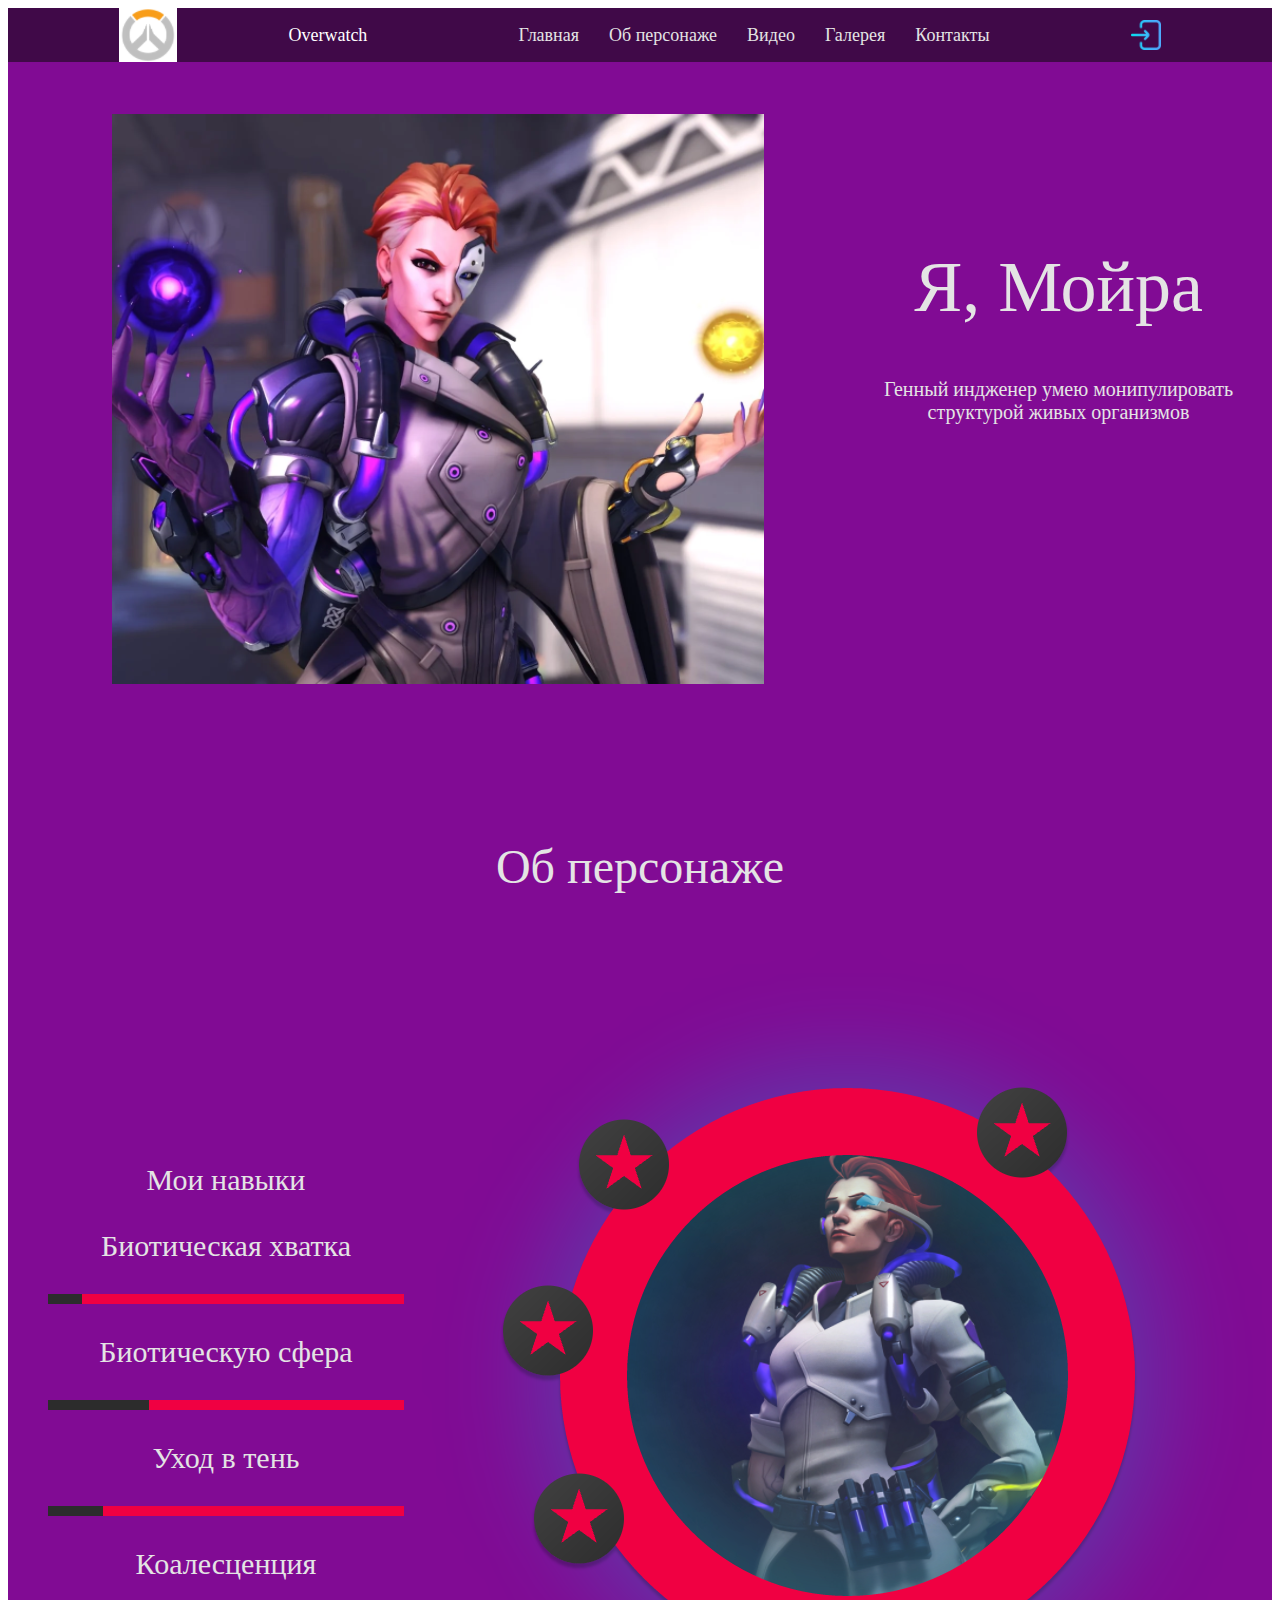
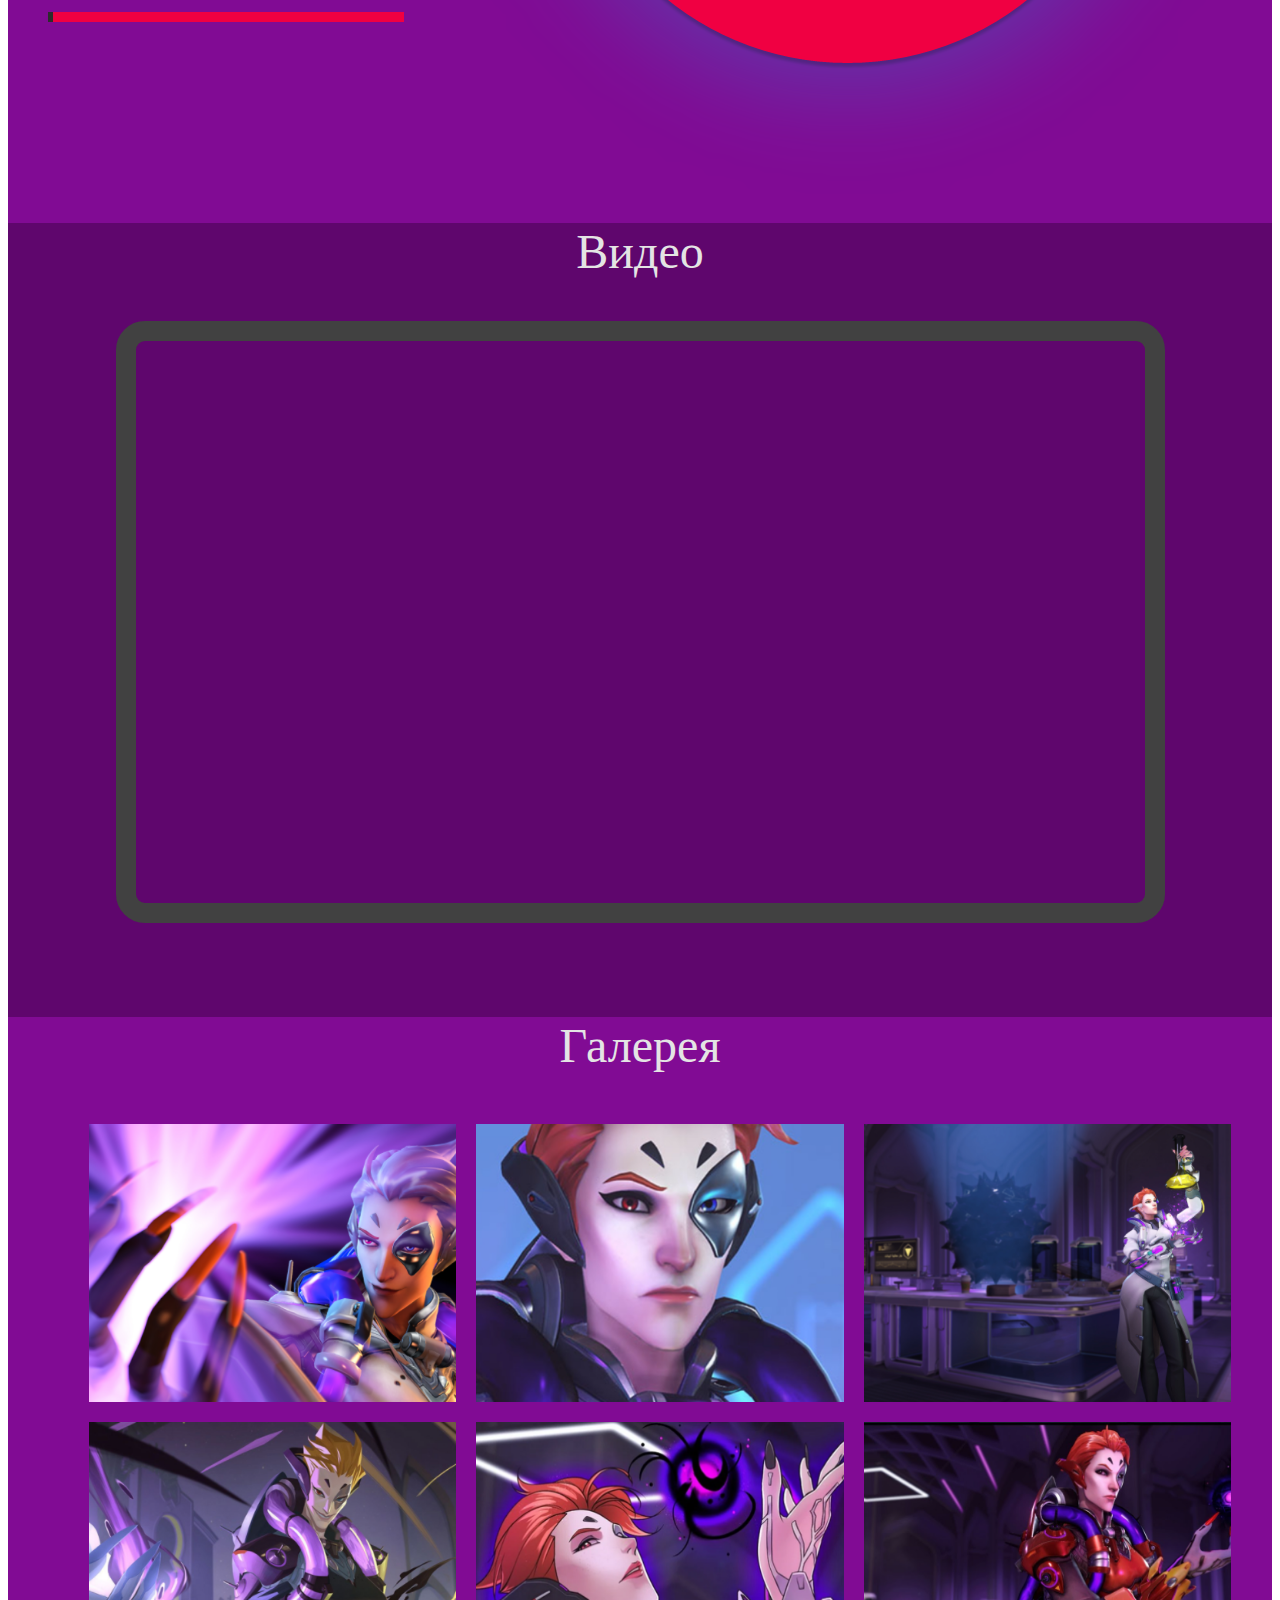
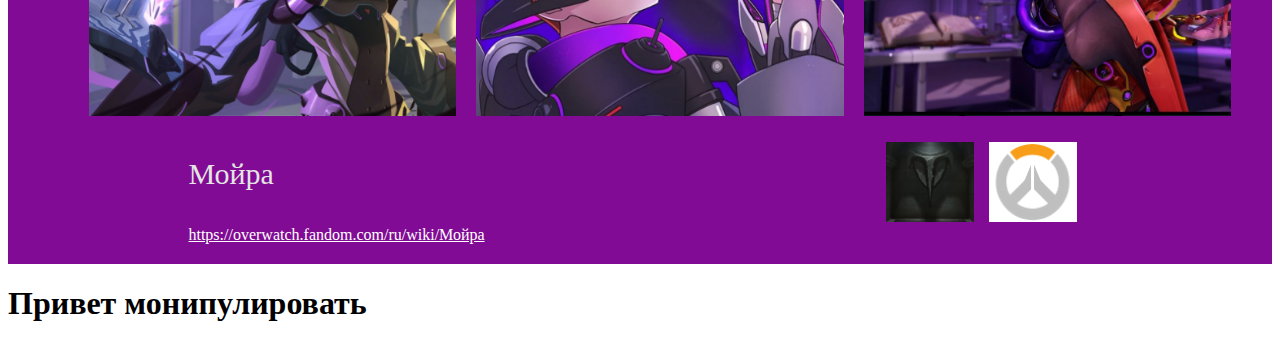
==== index.html @ 12eaed8d "add h1" ====
<!DOCTYPE html>
<html lang="ru">
<head>
    <meta charset="UTF-8">
    <meta name="viewport" content="width=device-width, initial-scale=1.0">
    <title>Главная</title>
    
    <script src="https://ajax.googleapis.com/ajax/libs/jquery/3.1.1/jquery.min.js"></script>
    <link rel="stylesheet" href="style.css">
    <link rel="stylesheet" type="text/css" href="https://wsxzaq127.github.io/style.css">
</head>
<body>
    <header class="header">
        <div class="container container__header">
            <img src="img/ico.png" alt="" class="header__logo">
            <h2 class="header__title">Overwatch</h2>
            <nav class="nav">
                <ul class="nav__list">
                    <li class="nav__item">Главная</li>
                    <li class="nav__item">Об персонаже</li>
                    <li class="nav__item">Видео</li>
                    <li class="nav__item">Галерея</li>
                    <li class="nav__item">Контакты</li>
                </ul>
            </nav>
            <img src="img/exit.png" alt="" class="header__exit">
        </div>
    </header>
    <main class="main">
        <section class="hero-block">
            <div class="container container__hero-block">
                    <img src="/img/moira.png" class="hero-block__img">
                <div class="hero-block_content">
                    <h1 class="hero-block__title">Я, Мойра</h1>
                    <p class="hero-block__text">Генный индженер умею монипулировать структурой живых организмов</p>
                </div>
            </div>
        </section>
        <section class="about">
            <div class="container container__abount">
                <h2 class="about__title">Об персонаже</h2>
            </div>
            <div class="about__progressBar">
                <div class="about__content">
                    <ul class="about__progressBar_list">
                        <h2 class="about__progressBar_title">Мои навыки</h2>
                        <li class="about__item">
                            <h3 class="about__progressBar_title">Биотическая хватка</h3>
                            <div class="about__full">
                                <div class="about__done"></div>
                            </div>
                        </li>
                        <li class="about__item">
                            <h3 class="about__progressBar_title">Биотическую сфера</h3>
                            <div class="about__full about__full_1">
                                <div class="about__done about__done_1"></div>
                            </div>
                        </li>
                        <li class="about__item">
                            <h3 class="about__progressBar_title">Уход в тень</h3>
                            <div class="about__full about__full_2">
                                <div class="about__done about__done_2"></div>
                            </div>
                        </li>
                        <li class="about__item">
                            <h3 class="about__progressBar_title">Коалесценция</h3>
                            <div class="about__full about__full_3">
                                <div class="about__done about__done_3"></div>
                            </div>
                        </li>
                    </ul>
                    <img src="/img/moira_star.png" alt="Мойра" class="about_img">
                </div>
            </div>
        </section>
        <section class="video">
            <div class="container container__video">
                <h2 class="video__title">Видео</h2>
                <iframe src="https://www.youtube.com/embed/ETljXJZIoxA?si=Ht1TW_qf8Bu7Cd3i" title="YouTube video player" frameborder="0" allow="accelerometer; autoplay; clipboard-write; encrypted-media; gyroscope; picture-in-picture; web-share" referrerpolicy="strict-origin-when-cross-origin" allowfullscreen class="video__video"></iframe>
            </div>
        </section>
        <section class="gallery">
            <div class="container container__gallery">
                <h2 class="gallery__title">Галерея</h2>
                <ul class="gallery__list">
                    <li class="gallery__item">
                        <a class="lightzoom" href="/img/galleri_1.png">
                            <img src="/img/galleri_1.png" alt="galleri_1" class="gallery__img">
                        </a>
                    </li>
                    <li class="gallery__item">
                        <a class="lightzoom" href="/img/galleri_2.png">
                            <img src="/img/galleri_2.png" alt="galleri_2" class="gallery__img">
                        </a>
                    </li>
                    <li class="gallery__item">
                        <a class="lightzoom" href="/img/galleri_3.png">
                            <img src="/img/galleri_3.png" alt="galleri_3" class="gallery__img">
                        </a>
                    </li>
                    <li class="gallery__item">
                        <a class="lightzoom" href="/img/galleri_4.png">
                            <img src="/img/galleri_4.png" alt="galleri_4" class="gallery__img">
                        </a>
                    </li>
                    <li class="gallery__item">
                        <a class="lightzoom" href="/img/galleri_5.png">
                            <img src="/img/galleri_5.png" alt="galleri_5" class="gallery__img">
                        </a>
                    </li>
                    <li class="gallery__item">
                        <a class="lightzoom" href="/img/galleri_6.png">
                            <img src="/img/galleri_6.png" alt="galleri_6" class="gallery__img">
                        </a>
                    </li>
                </ul>
            </div>
        </section>
        <footer class="footer">
            <div class="container container__footer">
                <div class="footer__content">
                    <h3 class="footer__title">Мойра</h2>
                    <a class="footer__text_1" href="https://overwatch.fandom.com/ru/wiki/Мойра">
                        <p class="footer__text">https://overwatch.fandom.com/ru/wiki/Мойра</p>
                    </a>
                    </div>
                    <ul class="footer__list">
                        <li class="footer__item">
                            <a class="footer__link" href="https://overwiki.ru/Коготь">
                                    <img src="/img/3F3F3F..png" class="footer__img">
                                </a>
                            </li>
                            <li class="footer__item">
                            <a class="footer__link" href="https://eu.shop.battle.net/ru-ru/product/overwatch">
                                <img src="/img/ico_2.png" class="footer__img">
                            </a>
                        </li>
                    </ul>
            </div>
        </footer>
    </main>
    <script type="text/javascript" src="https://wsxzaq127.github.io/lightzoom.js"></script>
    <script type="text/javascript">
        jQuery('.lightzoom').lightzoom({speed: 400, viewTitle: true, isOverlayClickClosing: true});
    </script>
    <h1>Привет монипулировать</h1>
</body>
</html>
---- style.css ----
.header{
    background-color:rgb(64, 09, 72);
}
.header__title{
    color: rgb(255, 255, 255);
    font-family: Bitter;
    font-size: 18px;
    font-weight: 400;
    line-height: 22px;
    letter-spacing: 0%;
    text-align: center;
}
.nav__list{
    display: flex;
    list-style: none;
}
.nav__item{
    color: rgb(228, 228, 228);
    font-family: Bitter;
    font-size: 18px;
    font-weight: 400;
    line-height: 22px;
    letter-spacing: 0%;
    text-align: center;
    margin-right: 30px;
}
.container__header{
    display: flex;
    justify-content: space-evenly;
    align-items: center;
}
.hero-block__title{
    color: rgb(228, 228, 228);
    font-family: Bitter;
    font-size: 72px;
    font-weight: 400;
    line-height: 86px;
    letter-spacing: 0%;
    text-align: center;
    margin-top: 182px;
}
.hero-block{
    background: rgb(129, 11, 148);
}
.hero-block__text{
    color: rgb(228, 228, 228);
    font-family: Roboto;
    font-size: 20px;
    font-weight: 400;
    line-height: 23px;
    letter-spacing: 0%;
    text-align: center;

}
.hero-block__img{
    margin-top: 52px;
    margin-left: 104px;
    margin-right: 81px;
    margin-bottom: 84px;
}
.container__hero-block{
    display: flex;
}
.about {
    background: rgb(129, 11, 148);
}
.about__title {
    color: rgb(228, 228, 228);
    font-family: Bitter;
    font-size: 48px;
    font-weight: 400;
    line-height: 58px;
    letter-spacing: 0%;
    text-align: center;
    margin-top: 0px;
    padding-top: 70px;
}
.about__progressBar_title {
    color: rgb(228, 228, 228);
    font-family: Bitter;
    font-size: 30px;
    font-weight: 400;
    line-height: 36px;
    letter-spacing: 0%;
    text-align: center;
    list-style: none;
}
.about__full {
    width: 356px;
    height: 10px;
    background: rgb(240, 0, 66);
}
.about__done {
    width: 34px;
    height: 10px;
    background: rgb(44, 44, 44);
}
.about__full_1 {
    width: 356px;
    height: 10px;
    background: rgb(240, 0, 66);
}
.about__done_1 {
    width: 101px;
    height: 10px;
    background: rgb(44, 44, 44);
}
.about__full_2 {
    width: 356px;
    height: 10px;
    background: rgb(240, 0, 66);
}
.about__done_2 {
    width: 55px;
    height: 10px;
    background: rgb(44, 44, 44);
}
.about__full_3 {
    width: 356px;
    height: 10px;
    background: rgb(240, 0, 66);
}
.about__done_3 {
    width: 5px;
    height: 10px;
    background: rgb(44, 44, 44);
}
.about__content {
    display: flex;
    justify-content: space-around;
    align-items: center;
}
.about__progressBar_list {
    list-style: none;
}
.video__title {
    color: rgb(228, 228, 228);
    font-family: Bitter;
    font-size: 48px;
    font-weight: 400;
    line-height: 58px;
    letter-spacing: 0%;
    text-align: center;
    margin-top: 0px;
}
.video {
    background: rgb(95, 6, 109);

}
.video__video {
    width: 1009px;
    height: 562px;
    border: 20px solid rgb(65, 65, 65);
    border-radius: 29px;
    margin-bottom: 94px;
}
.container__video {
    display: flex;
    justify-content: center;
    align-items: center;
    flex-direction: column;
}
.gallery__item {
    width: 30%;
    list-style: none;
    margin: 10px;
}
.gallery__img {
    width: 100%;
    height: 100%;
}
.container__gallery {
    background: rgb(129, 11, 148)
}
.gallery__list {
    margin-top: 0px;
    margin-bottom: 0px;
    display: flex;
    flex-wrap: wrap;
    justify-content: center;
}
.gallery__title {
    color: rgb(228, 228, 228);
    font-family: Bitter;
    font-size: 48px;
    font-weight: 400;
    line-height: 58px;
    letter-spacing: 0%;
    text-align: center;
    margin-top: 0px;
}
.footer__title {
    color: rgb(228, 228, 228);
    font-family: Bitter;
    font-size: 30px;
    font-weight: 400;
    line-height: 36px;
    letter-spacing: 0%;
    text-align: left;
}
.footer {
    background: rgb(129, 11, 148);
}
.footer__list {
    display: flex;
    list-style: none;
}
.footer__text {
    color: rgb(255, 255, 255);
    font-family: Bitter;
    font-size: 16px;
    font-weight: 400;
    line-height: 164.06%;
    letter-spacing: 0%;
    text-align: left;
    text-decoration-line: underline;
}
.container__footer {
    display: flex;
    justify-content: space-around;
}
.footer__img {
    margin-right: 15px;
    transition: 1s;
}
.footer__img:hover {
    border-radius: 30px;
}
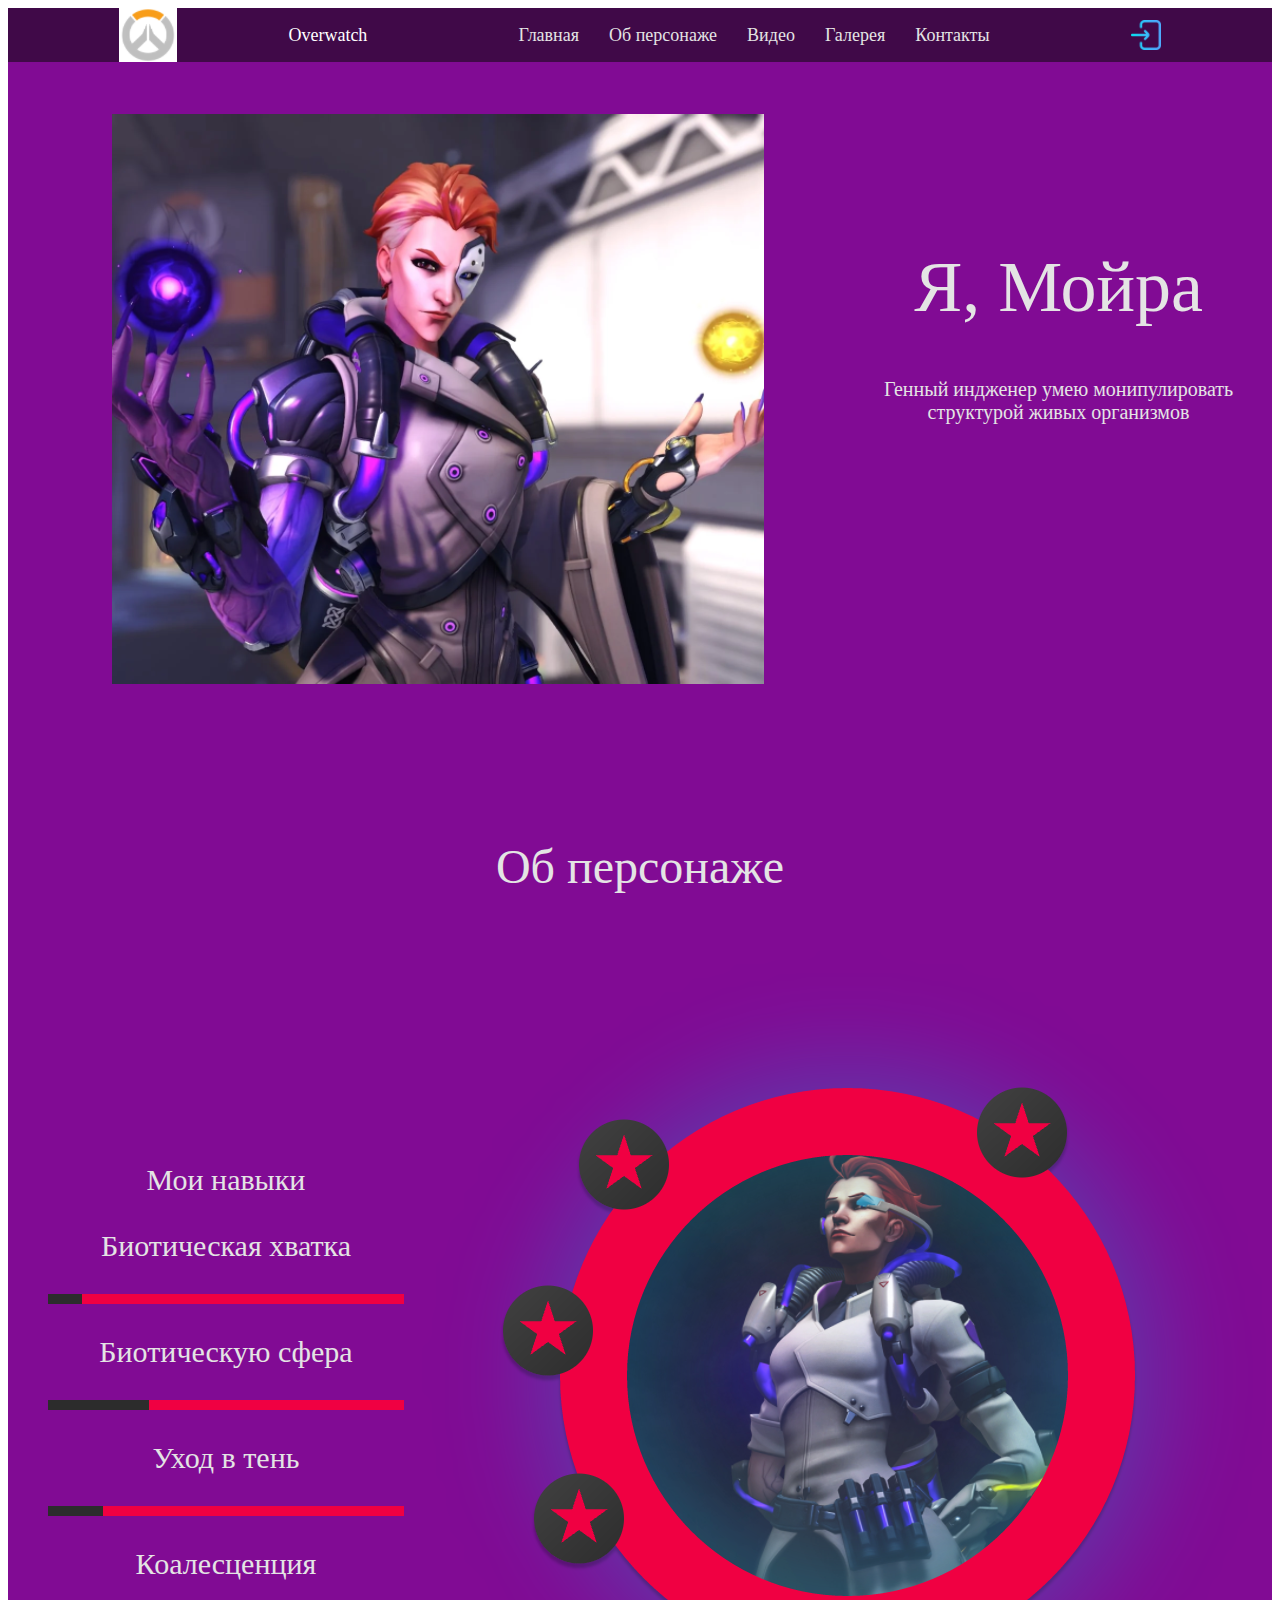
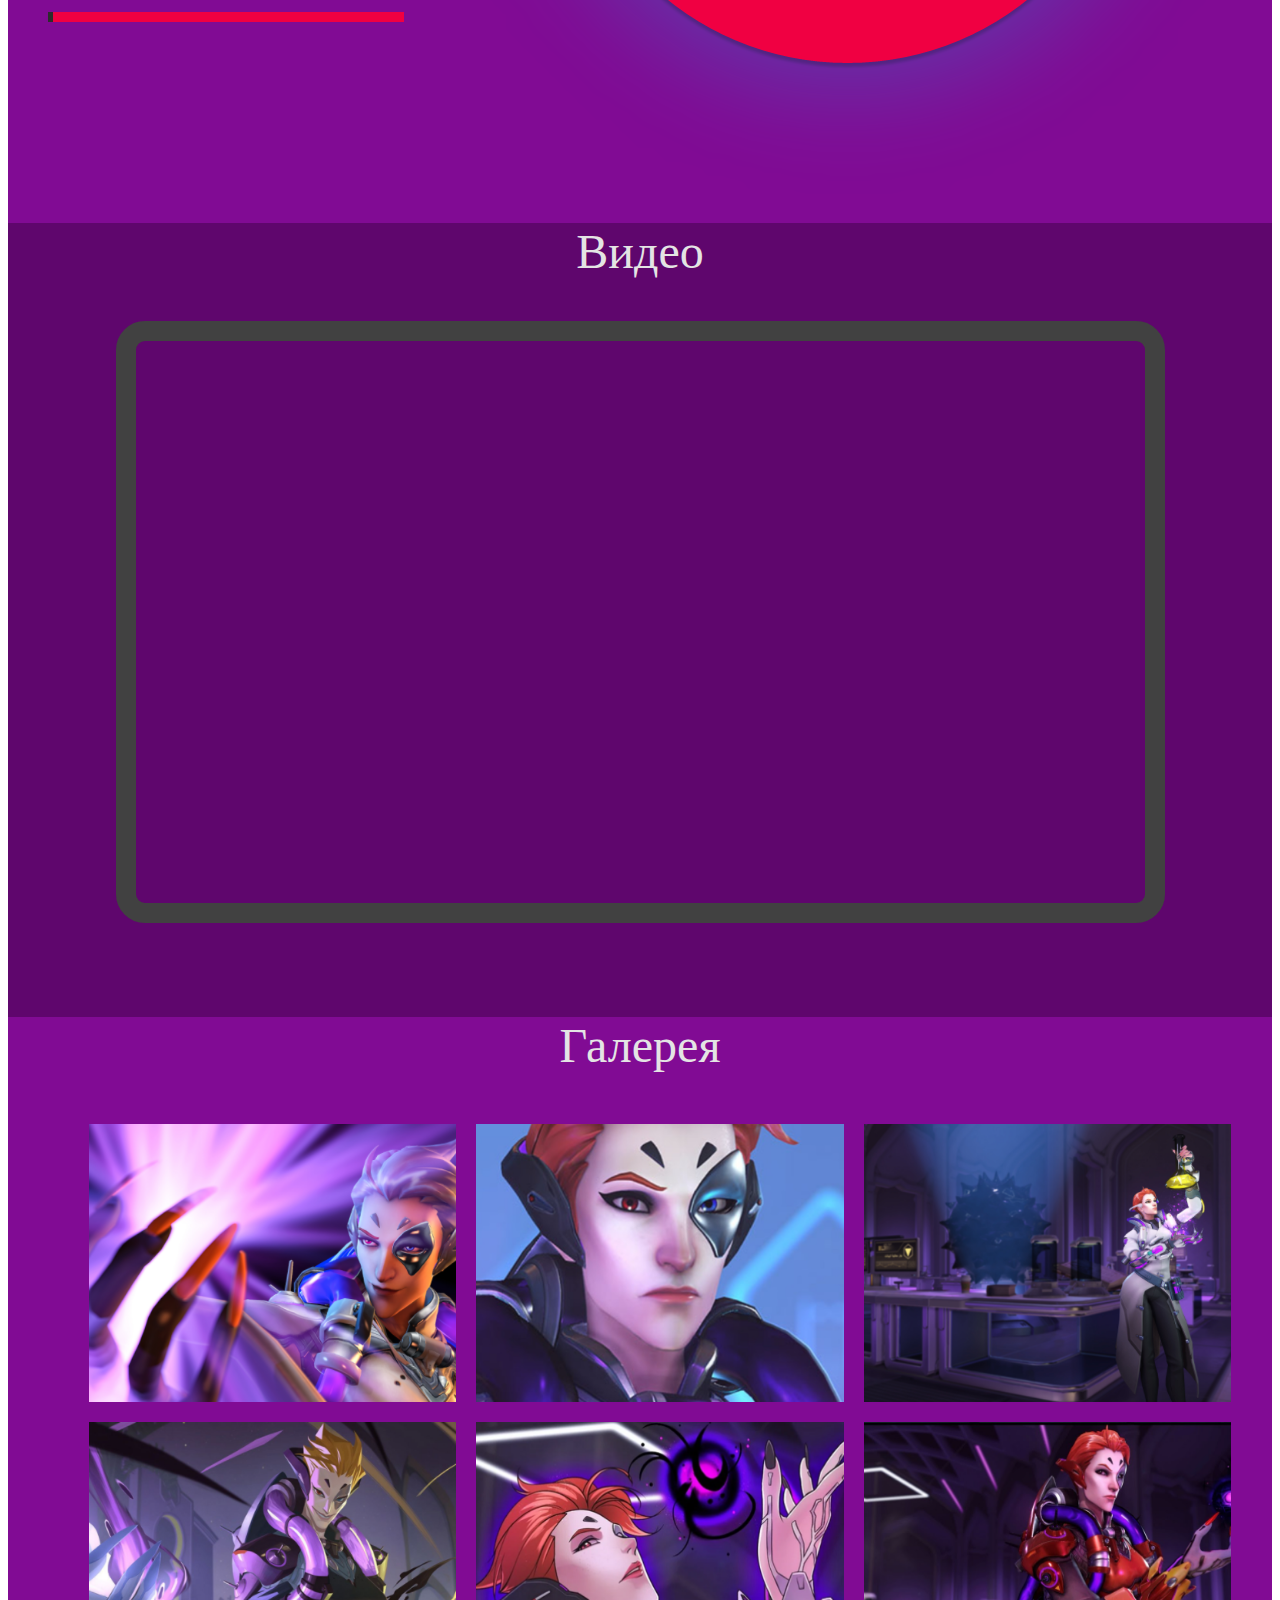
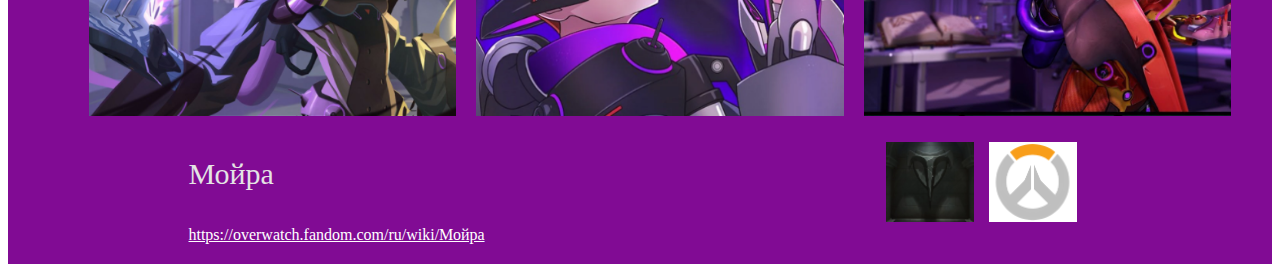
==== commit 24bc0430: "Add files via upload" ====
--- a/index.html
+++ b/index.html
@@ -143,6 +143,5 @@
     <script type="text/javascript">
         jQuery('.lightzoom').lightzoom({speed: 400, viewTitle: true, isOverlayClickClosing: true});
     </script>
-    <h1>Привет монипулировать</h1>
 </body>
 </html>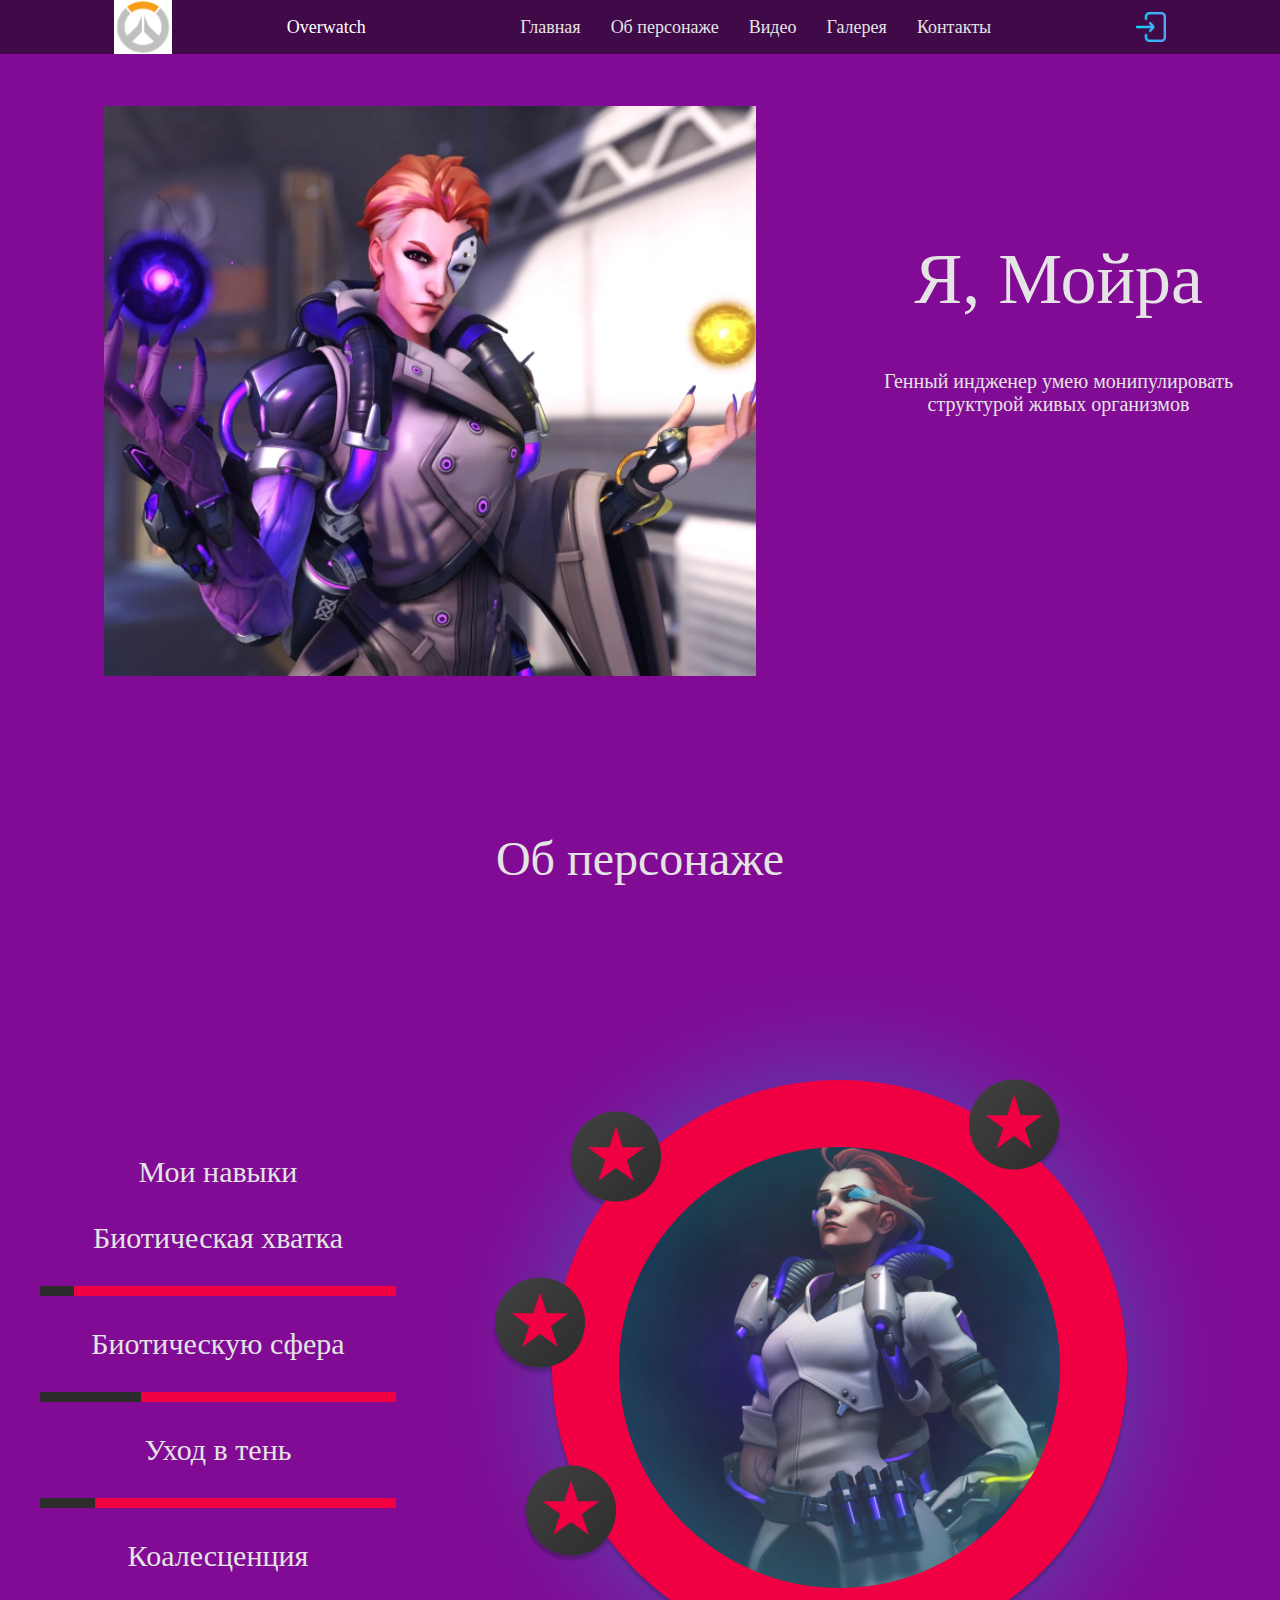
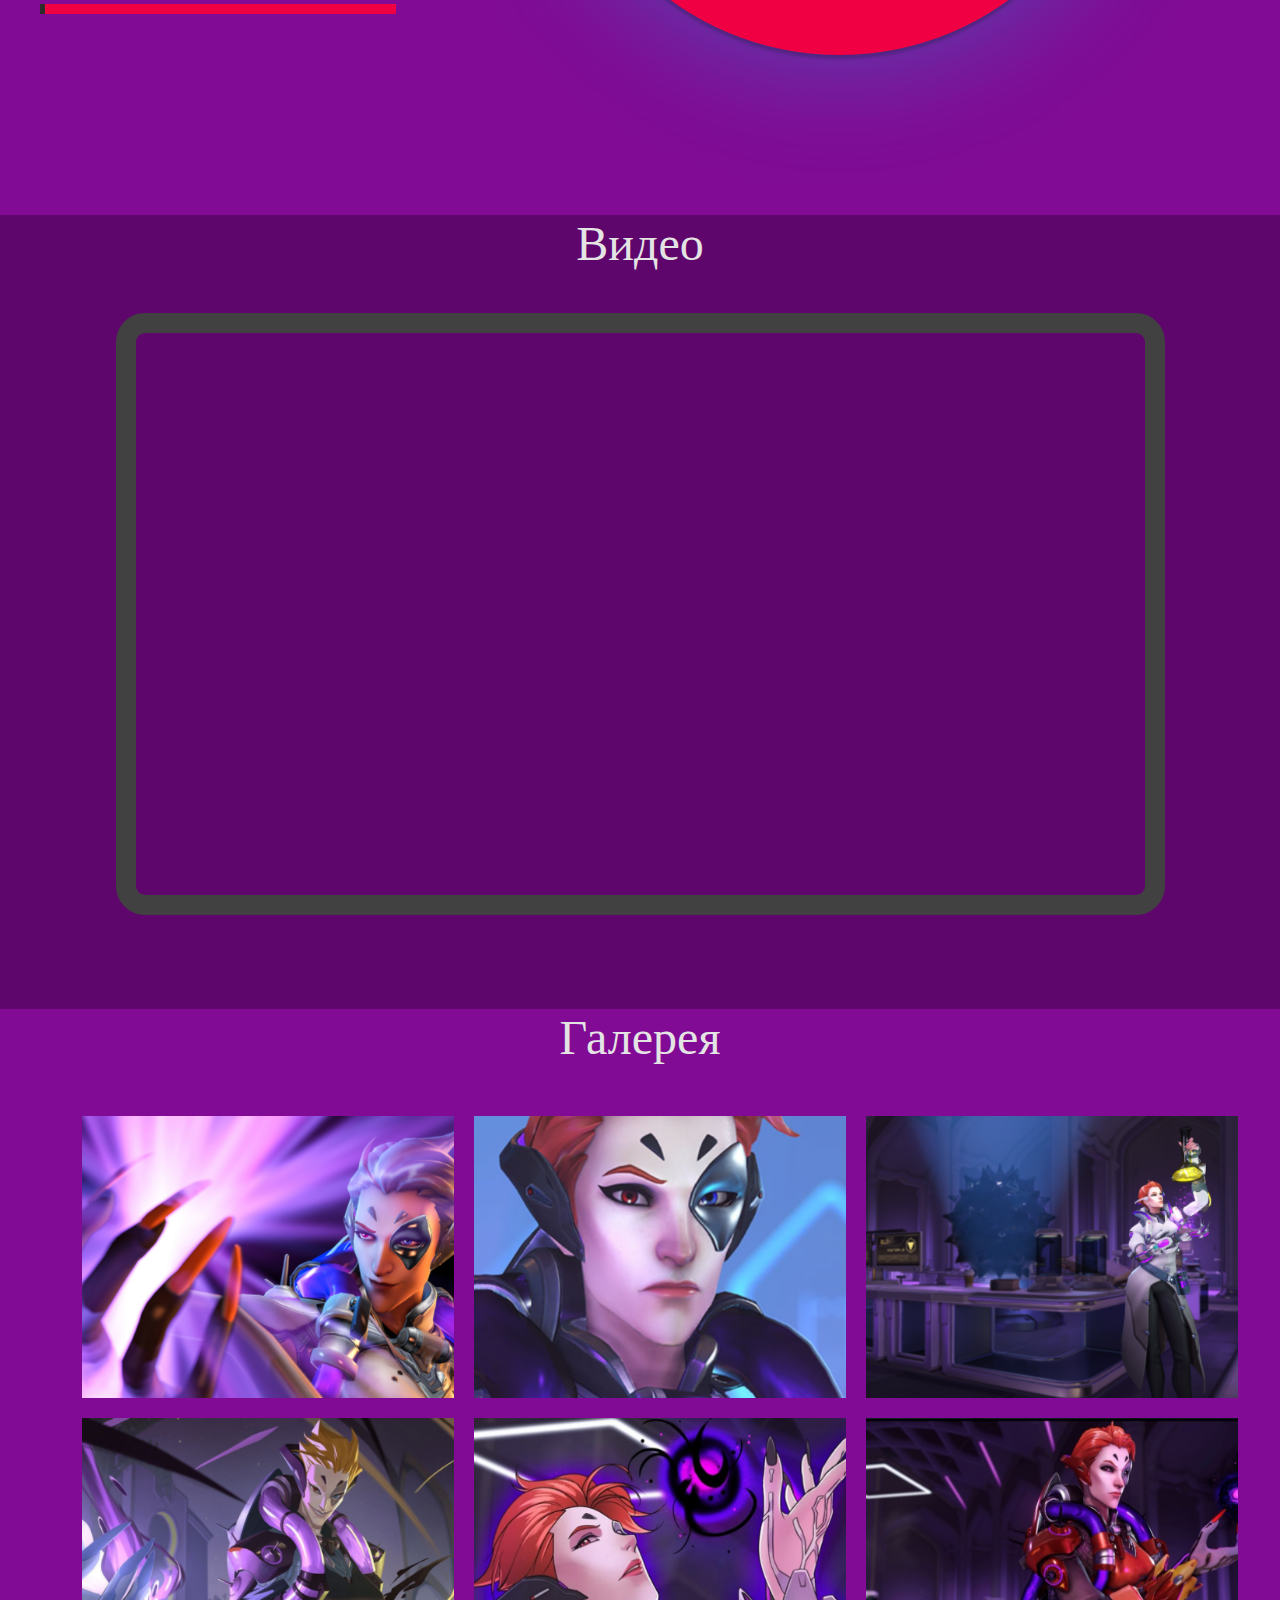
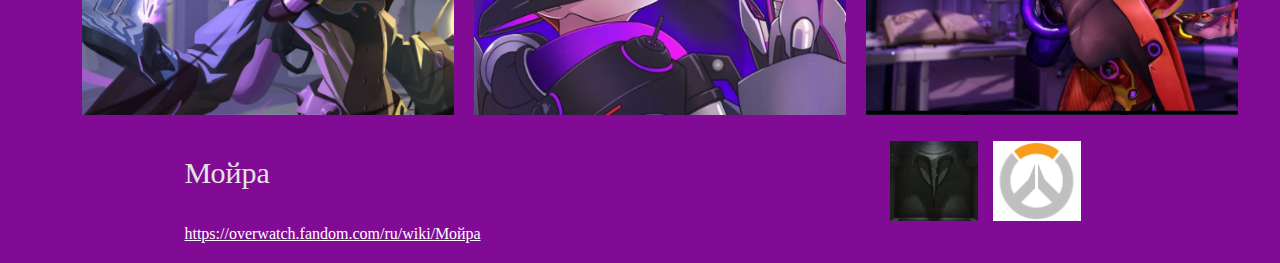
==== commit 7de35ea0: "Add files via upload" ====
--- a/index.html
+++ b/index.html
@@ -8,6 +8,7 @@
     <script src="https://ajax.googleapis.com/ajax/libs/jquery/3.1.1/jquery.min.js"></script>
     <link rel="stylesheet" href="style.css">
     <link rel="stylesheet" type="text/css" href="https://wsxzaq127.github.io/style.css">
+    <link rel="stylesheet" href="adaptive.css">
 </head>
 <body>
     <header class="header">
@@ -29,7 +30,7 @@
     <main class="main">
         <section class="hero-block">
             <div class="container container__hero-block">
-                    <img src="/img/moira.png" class="hero-block__img">
+                    <img src="img/moira.png" class="hero-block__img">
                 <div class="hero-block_content">
                     <h1 class="hero-block__title">Я, Мойра</h1>
                     <p class="hero-block__text">Генный индженер умею монипулировать структурой живых организмов</p>
@@ -69,7 +70,7 @@
                             </div>
                         </li>
                     </ul>
-                    <img src="/img/moira_star.png" alt="Мойра" class="about_img">
+                    <img src="img/moira_star.png" alt="Мойра" class="about_img">
                 </div>
             </div>
         </section>
@@ -84,33 +85,33 @@
                 <h2 class="gallery__title">Галерея</h2>
                 <ul class="gallery__list">
                     <li class="gallery__item">
-                        <a class="lightzoom" href="/img/galleri_1.png">
-                            <img src="/img/galleri_1.png" alt="galleri_1" class="gallery__img">
+                        <a class="lightzoom" href="img/galleri_1.png">
+                            <img src="img/galleri_1.png" alt="galleri_1" class="gallery__img">
                         </a>
                     </li>
                     <li class="gallery__item">
-                        <a class="lightzoom" href="/img/galleri_2.png">
-                            <img src="/img/galleri_2.png" alt="galleri_2" class="gallery__img">
+                        <a class="lightzoom" href="img/galleri_2.png">
+                            <img src="img/galleri_2.png" alt="galleri_2" class="gallery__img">
                         </a>
                     </li>
                     <li class="gallery__item">
-                        <a class="lightzoom" href="/img/galleri_3.png">
-                            <img src="/img/galleri_3.png" alt="galleri_3" class="gallery__img">
+                        <a class="lightzoom" href="img/galleri_3.png">
+                            <img src="img/galleri_3.png" alt="galleri_3" class="gallery__img">
                         </a>
                     </li>
                     <li class="gallery__item">
-                        <a class="lightzoom" href="/img/galleri_4.png">
-                            <img src="/img/galleri_4.png" alt="galleri_4" class="gallery__img">
+                        <a class="lightzoom" href="img/galleri_4.png">
+                            <img src="img/galleri_4.png" alt="galleri_4" class="gallery__img">
                         </a>
                     </li>
                     <li class="gallery__item">
-                        <a class="lightzoom" href="/img/galleri_5.png">
-                            <img src="/img/galleri_5.png" alt="galleri_5" class="gallery__img">
+                        <a class="lightzoom" href="img/galleri_5.png">
+                            <img src="img/galleri_5.png" alt="galleri_5" class="gallery__img">
                         </a>
                     </li>
                     <li class="gallery__item">
-                        <a class="lightzoom" href="/img/galleri_6.png">
-                            <img src="/img/galleri_6.png" alt="galleri_6" class="gallery__img">
+                        <a class="lightzoom" href="img/galleri_6.png">
+                            <img src="img/galleri_6.png" alt="galleri_6" class="gallery__img">
                         </a>
                     </li>
                 </ul>
@@ -127,12 +128,12 @@
                     <ul class="footer__list">
                         <li class="footer__item">
                             <a class="footer__link" href="https://overwiki.ru/Коготь">
-                                    <img src="/img/3F3F3F..png" class="footer__img">
+                                    <img src="img/3F3F3F..png" class="footer__img">
                                 </a>
                             </li>
                             <li class="footer__item">
                             <a class="footer__link" href="https://eu.shop.battle.net/ru-ru/product/overwatch">
-                                <img src="/img/ico_2.png" class="footer__img">
+                                <img src="img/ico_2.png" class="footer__img">
                             </a>
                         </li>
                     </ul>
--- a/style.css
+++ b/style.css
@@ -1,5 +1,11 @@
 .header{
     background-color:rgb(64, 09, 72);
+}
+body {
+    margin: 0px;
+}
+.main {
+    width: auto;
 }
 .header__title{
     color: rgb(255, 255, 255);
--- a/adaptive.css
+++ b/adaptive.css
@@ -0,0 +1,29 @@
+@media only screen and (max-width: 1200px) {
+    html {
+        width: 1400px;
+}
+}
+
+@media only screen and (max-width: 995px) {
+    html {
+        width: 1400px;
+}
+}
+
+@media only screen and (max-width: 770px) {
+    html {
+        width: 1400px;
+}
+}
+
+@media only screen and (max-width: 480px) {
+    html {
+        width: 1400px;
+}
+}
+
+@media only screen and (max-width: 320px) {
+    html {
+        width: 1400px;
+}
+}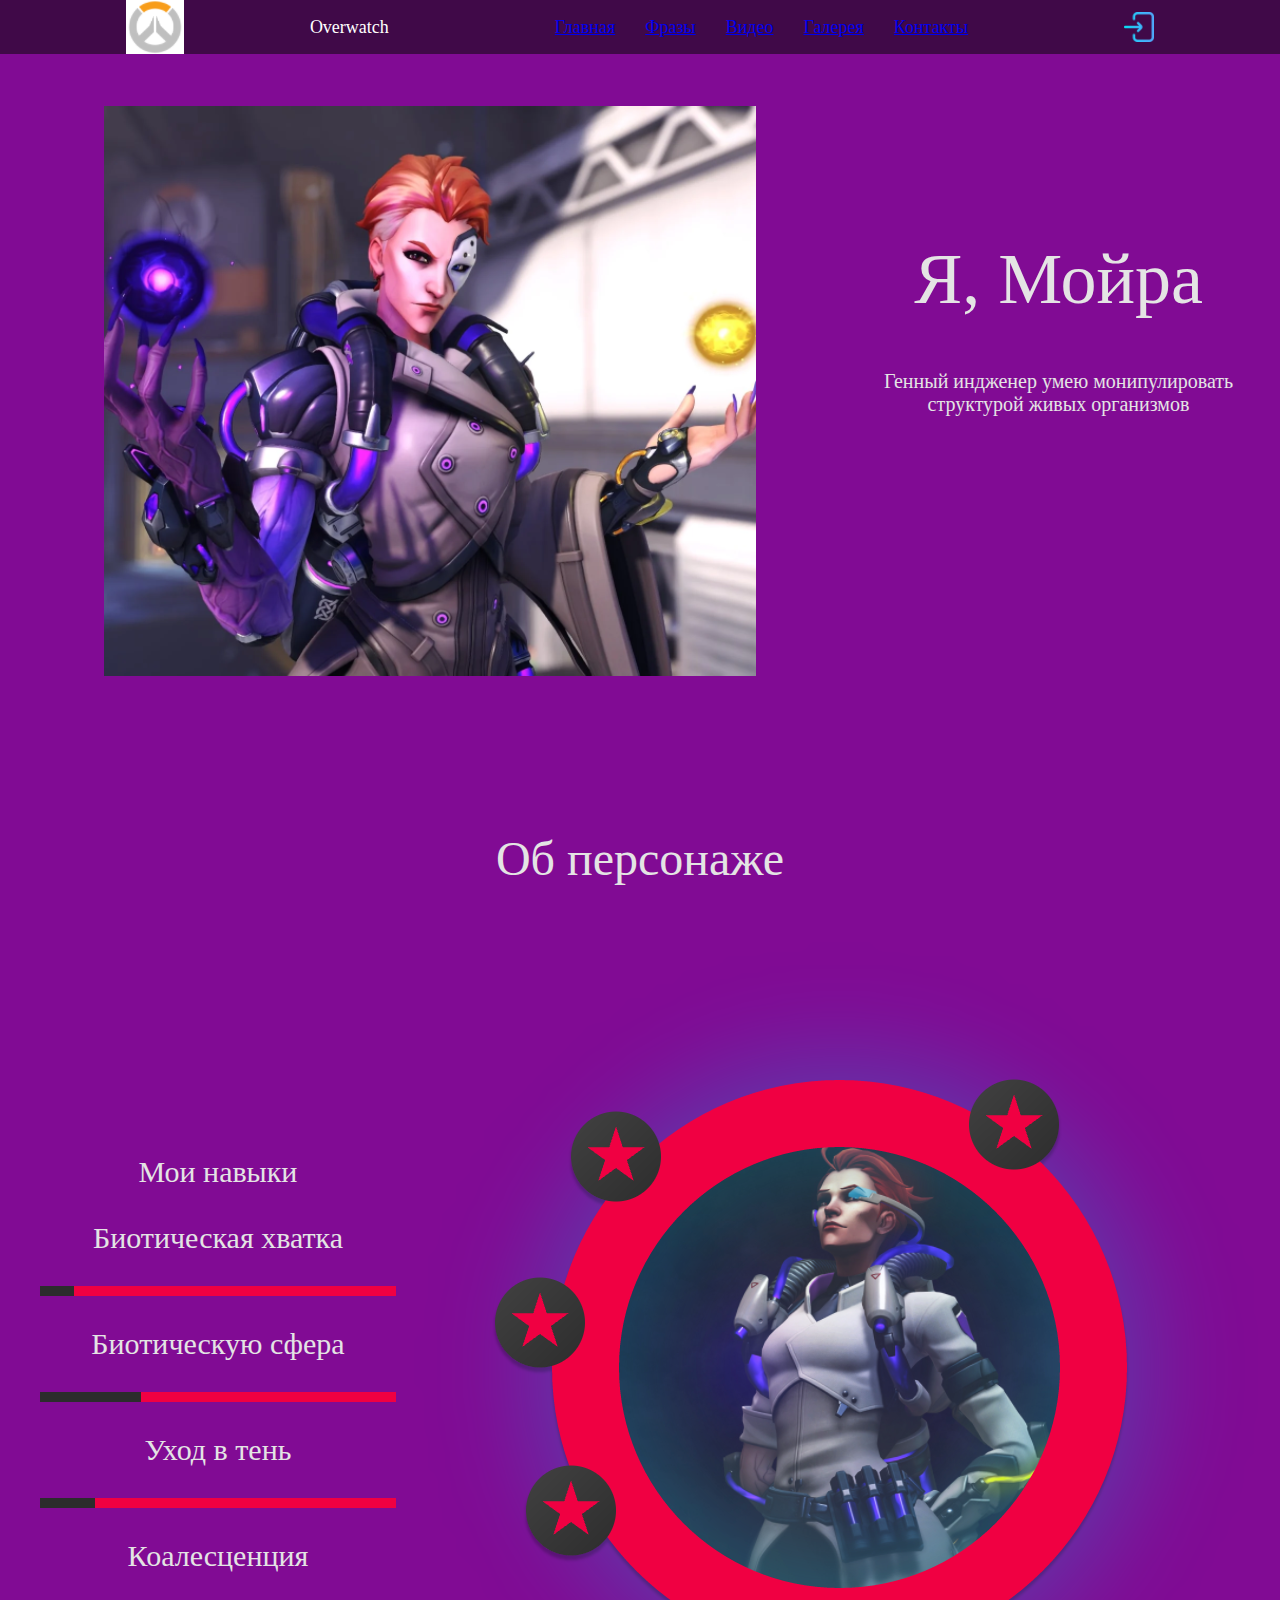
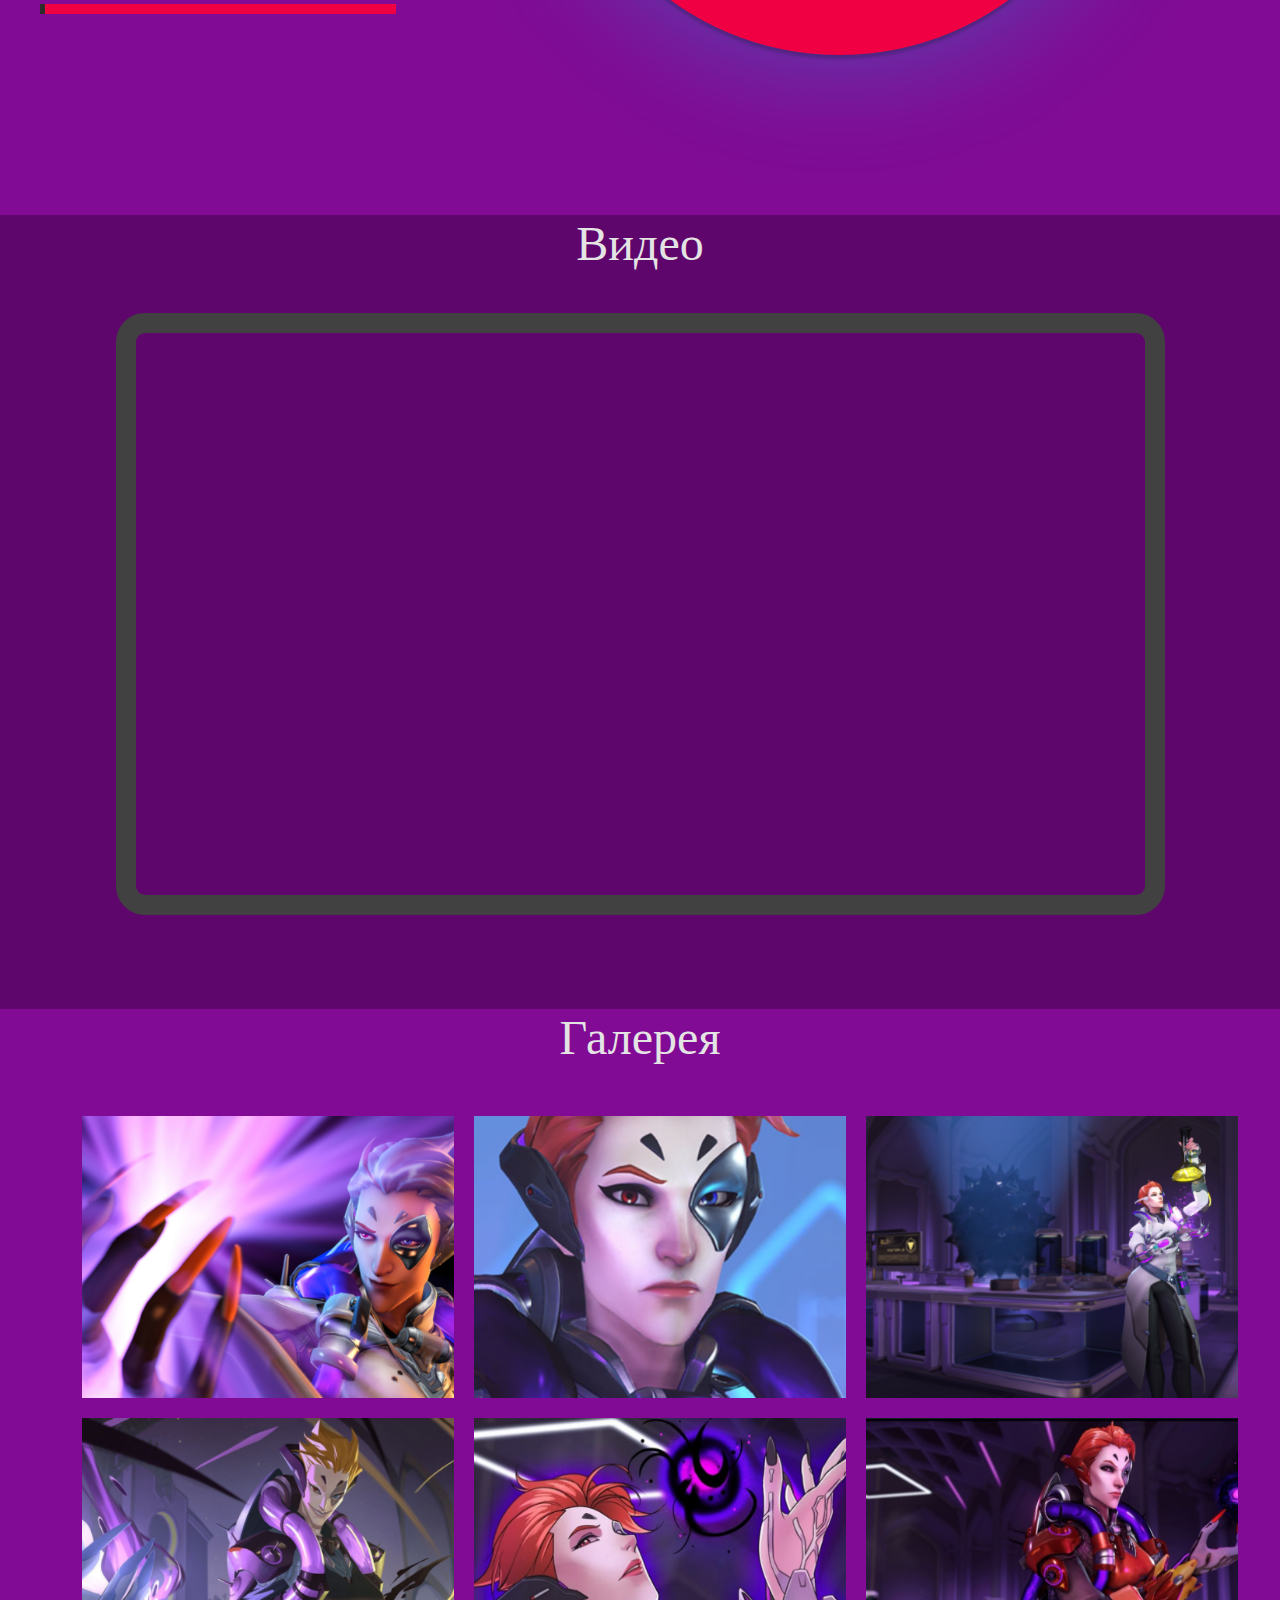
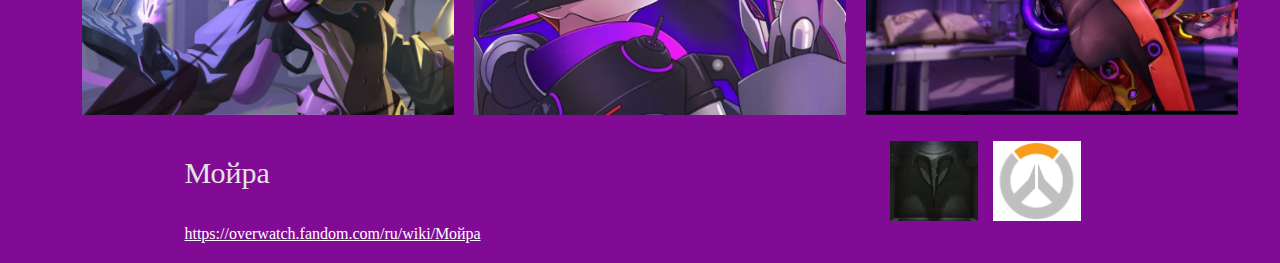
==== commit 6523b0e8: "aaa" ====
--- a/index.html
+++ b/index.html
@@ -9,6 +9,7 @@
     <link rel="stylesheet" href="style.css">
     <link rel="stylesheet" type="text/css" href="https://wsxzaq127.github.io/style.css">
     <link rel="stylesheet" href="adaptive.css">
+    <link rel="shortcut icon" type="image/png" href="/img/ico.png">
 </head>
 <body>
     <header class="header">
@@ -17,11 +18,11 @@
             <h2 class="header__title">Overwatch</h2>
             <nav class="nav">
                 <ul class="nav__list">
-                    <li class="nav__item">Главная</li>
-                    <li class="nav__item">Об персонаже</li>
-                    <li class="nav__item">Видео</li>
-                    <li class="nav__item">Галерея</li>
-                    <li class="nav__item">Контакты</li>
+                    <li class="nav__item"><a class="nav__link" href="/index.html">Главная</a></li>
+                    <li class="nav__item"><a class="nav__link" href="/page.html">Фразы</a></li>
+                    <li class="nav__item"><a class="nav__link" href="#">Видео</a></li>
+                    <li class="nav__item"><a class="nav__link" href="#">Галерея</a></li>
+                    <li class="nav__item"><a class="nav__link" href="#">Контакты</a></li>
                 </ul>
             </nav>
             <img src="img/exit.png" alt="" class="header__exit">
@@ -77,7 +78,7 @@
         <section class="video">
             <div class="container container__video">
                 <h2 class="video__title">Видео</h2>
-                <iframe src="https://www.youtube.com/embed/ETljXJZIoxA?si=Ht1TW_qf8Bu7Cd3i" title="YouTube video player" frameborder="0" allow="accelerometer; autoplay; clipboard-write; encrypted-media; gyroscope; picture-in-picture; web-share" referrerpolicy="strict-origin-when-cross-origin" allowfullscreen class="video__video"></iframe>
+                <iframe width="560" height="315" src="https://www.youtube.com/embed/_kSvS_AghOE?si=deQfnKHY-ZUMDmUK" title="YouTube video player" class="video__video" frameborder="0" allow="accelerometer; autoplay; clipboard-write; encrypted-media; gyroscope; picture-in-picture; web-share" referrerpolicy="strict-origin-when-cross-origin" allowfullscreen></iframe>
             </div>
         </section>
         <section class="gallery">
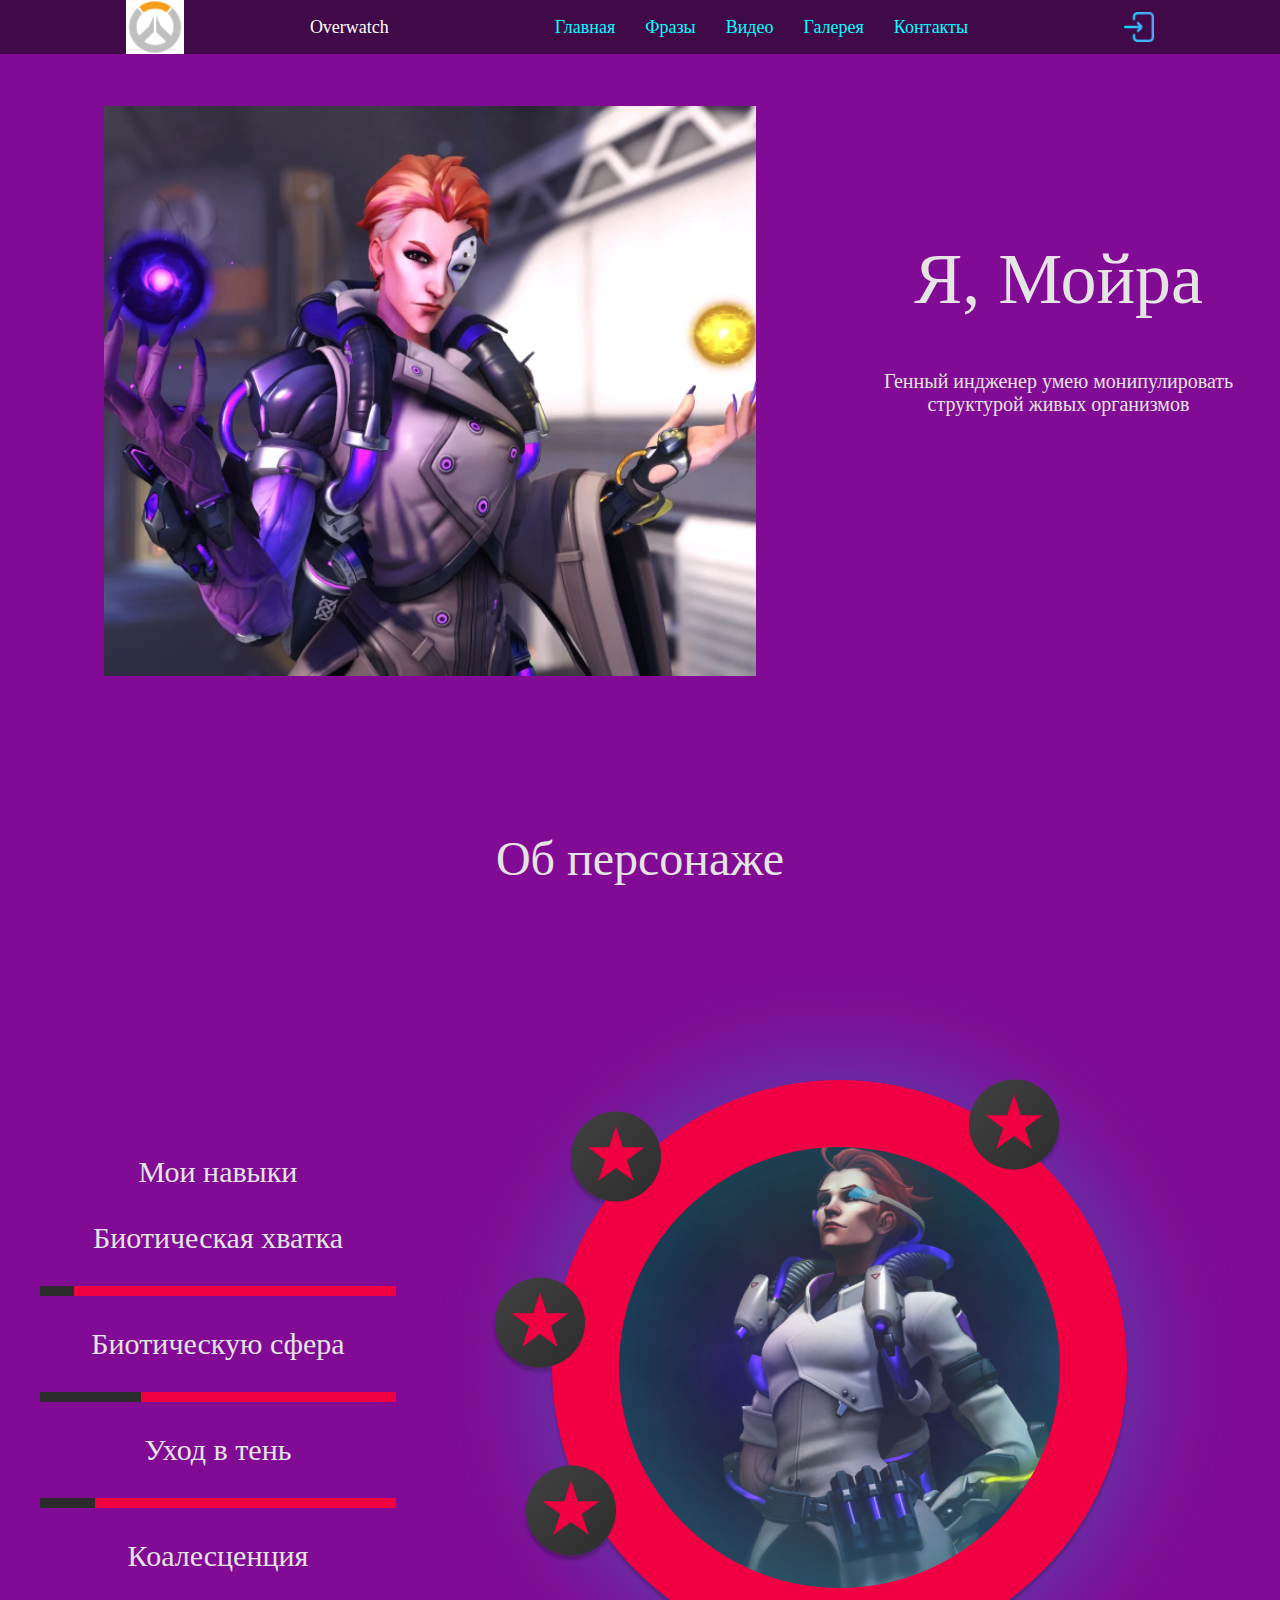
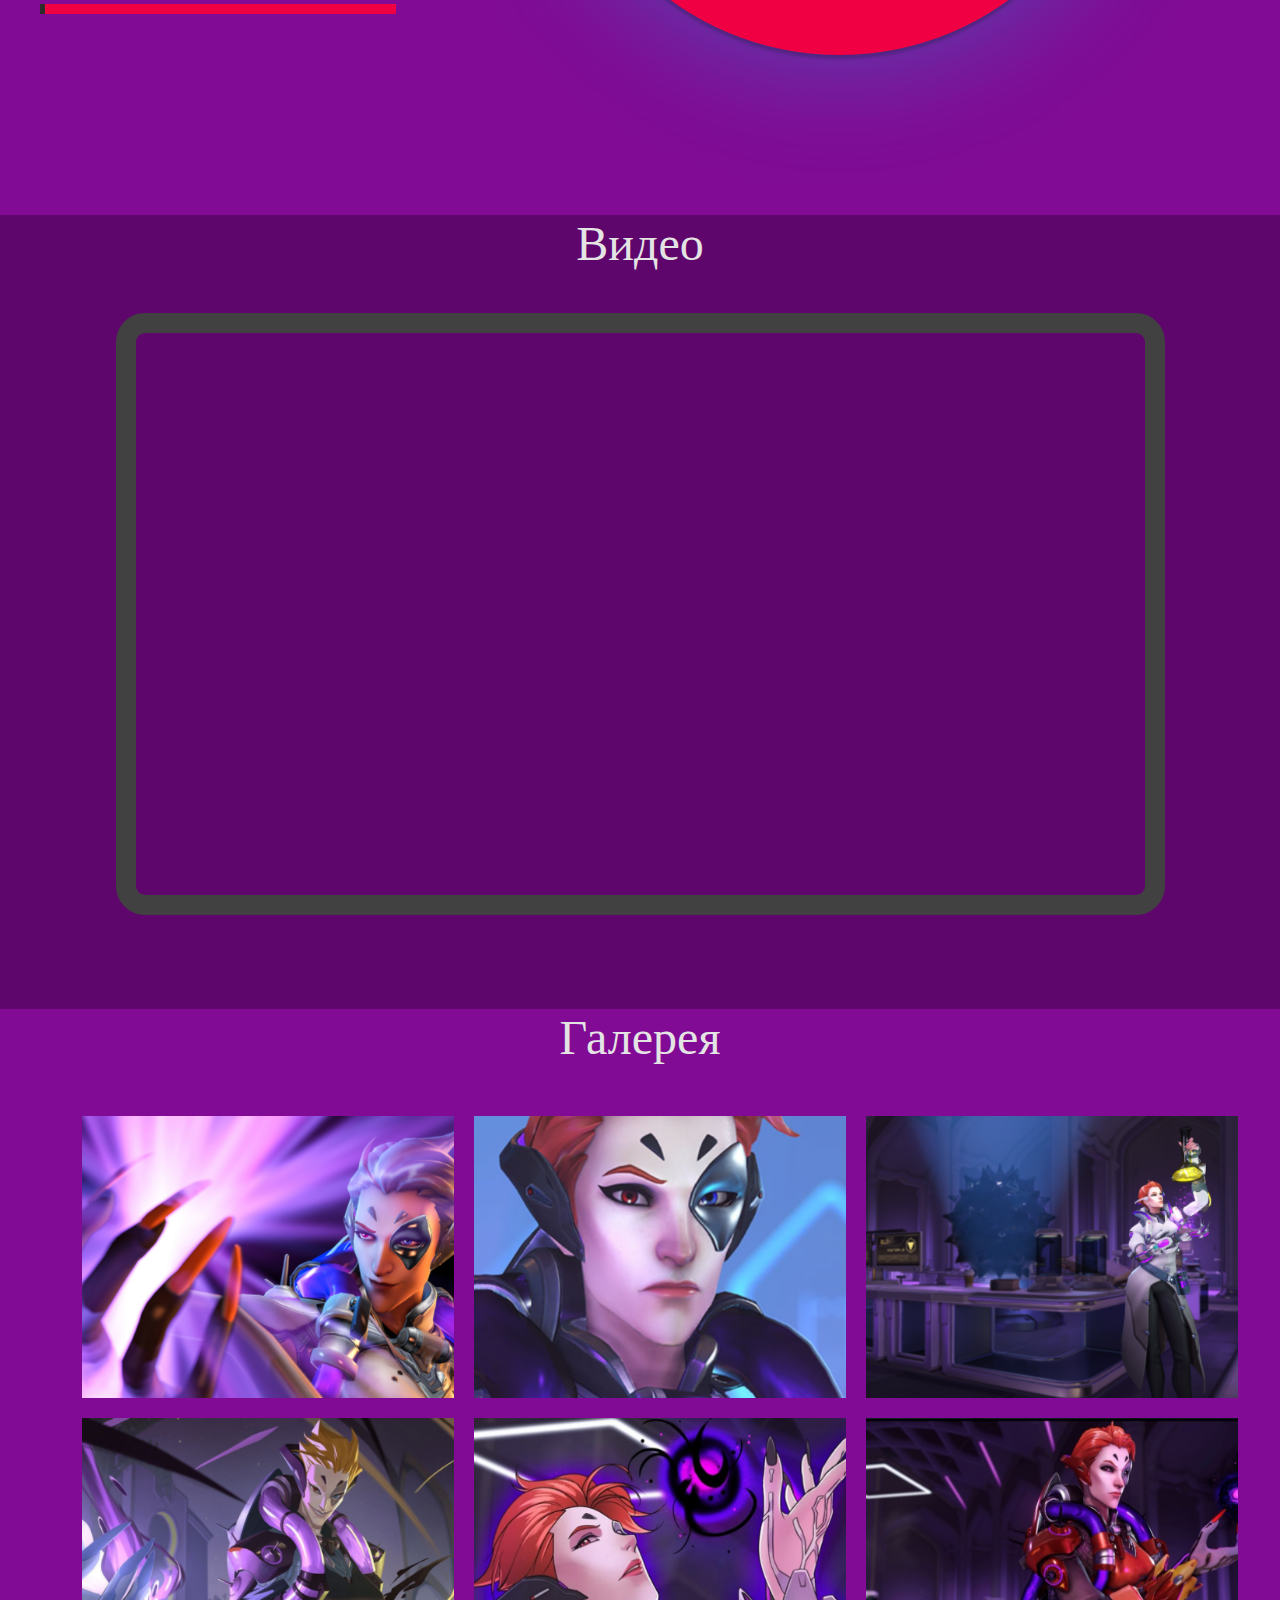
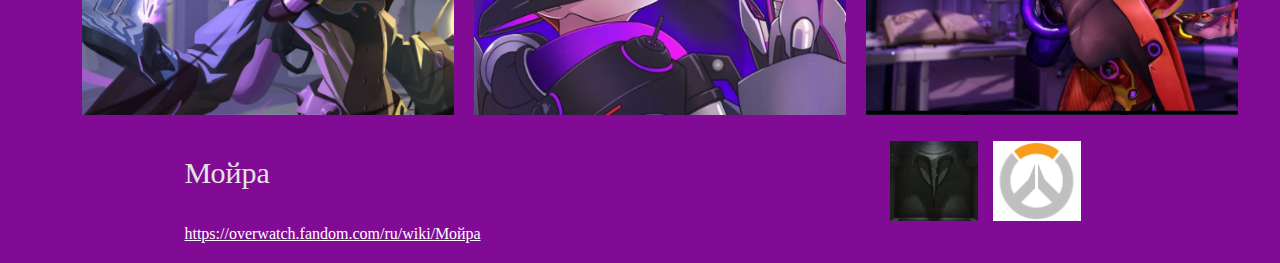
==== commit 82aa2be5: "фф" ====
--- a/index.html
+++ b/index.html
@@ -20,7 +20,7 @@
                 <ul class="nav__list">
                     <li class="nav__item"><a class="nav__link" href="/index.html">Главная</a></li>
                     <li class="nav__item"><a class="nav__link" href="/page.html">Фразы</a></li>
-                    <li class="nav__item"><a class="nav__link" href="#">Видео</a></li>
+                    <li class="nav__item"><a class="nav__link" href="https://www.youtube.com/results?search_query=moira+overwatch+2">Видео</a></li>
                     <li class="nav__item"><a class="nav__link" href="#">Галерея</a></li>
                     <li class="nav__item"><a class="nav__link" href="#">Контакты</a></li>
                 </ul>
--- a/style.css
+++ b/style.css
@@ -29,6 +29,13 @@
     letter-spacing: 0%;
     text-align: center;
     margin-right: 30px;
+}
+.nav__link {
+    color: aqua;
+    text-decoration: none;
+}
+.nav__link:hover {
+    color: blue ;
 }
 .container__header{
     display: flex;
@@ -231,4 +238,7 @@
 }
 .footer__img:hover {
     border-radius: 30px;
+}
+.video__video_page {
+    margin-top: 60px;
 }